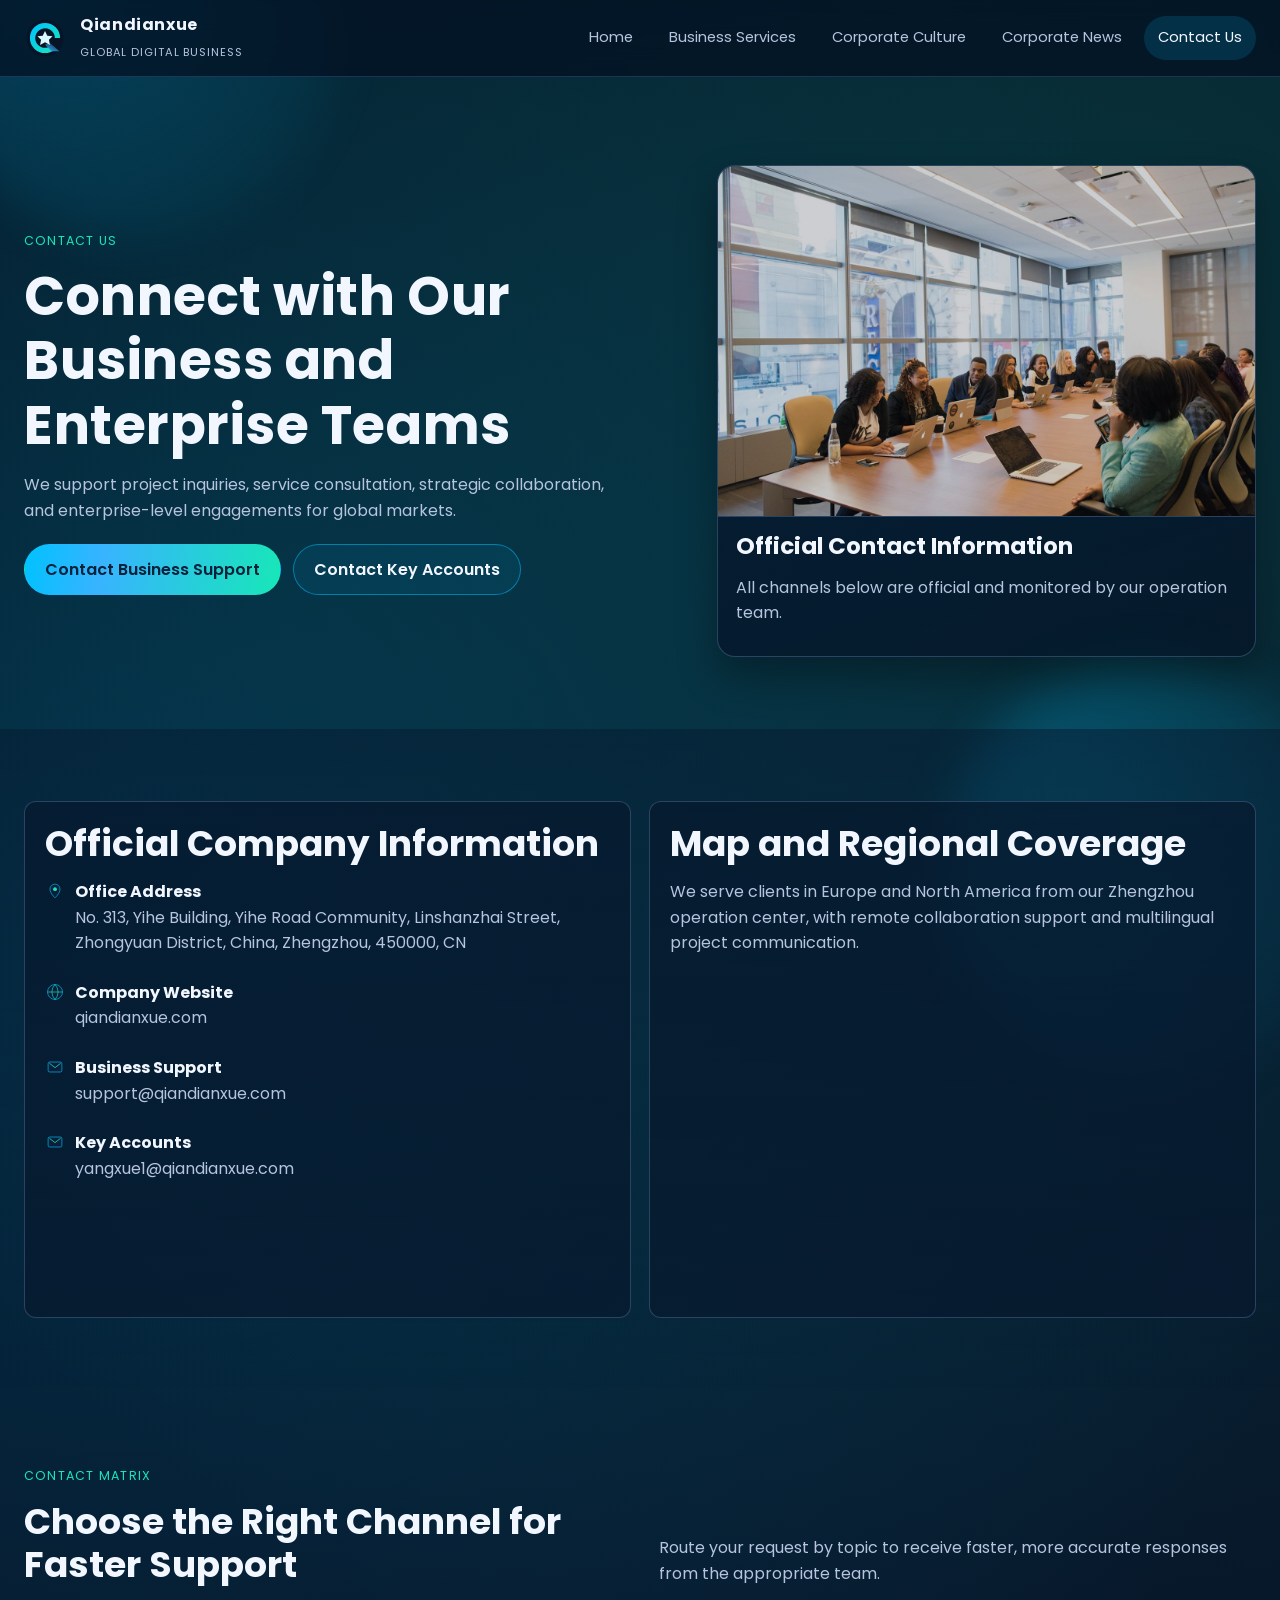
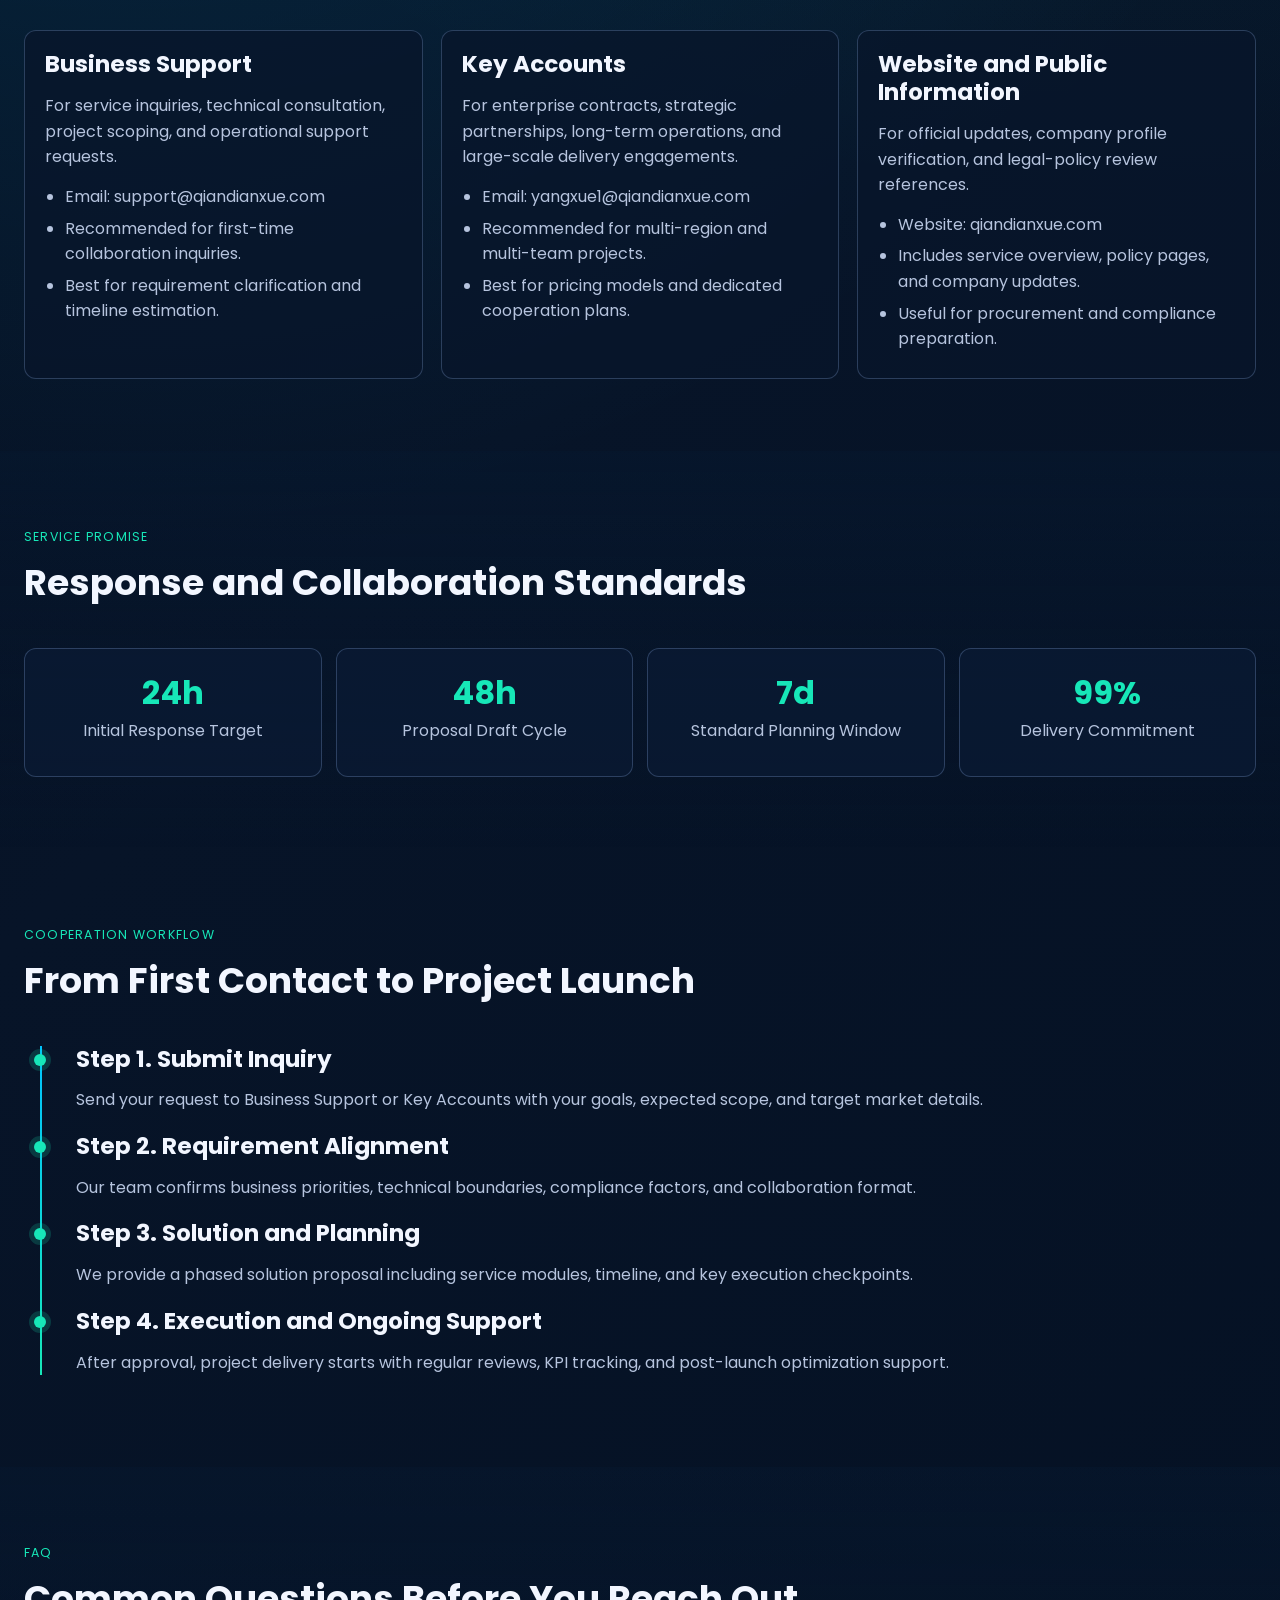
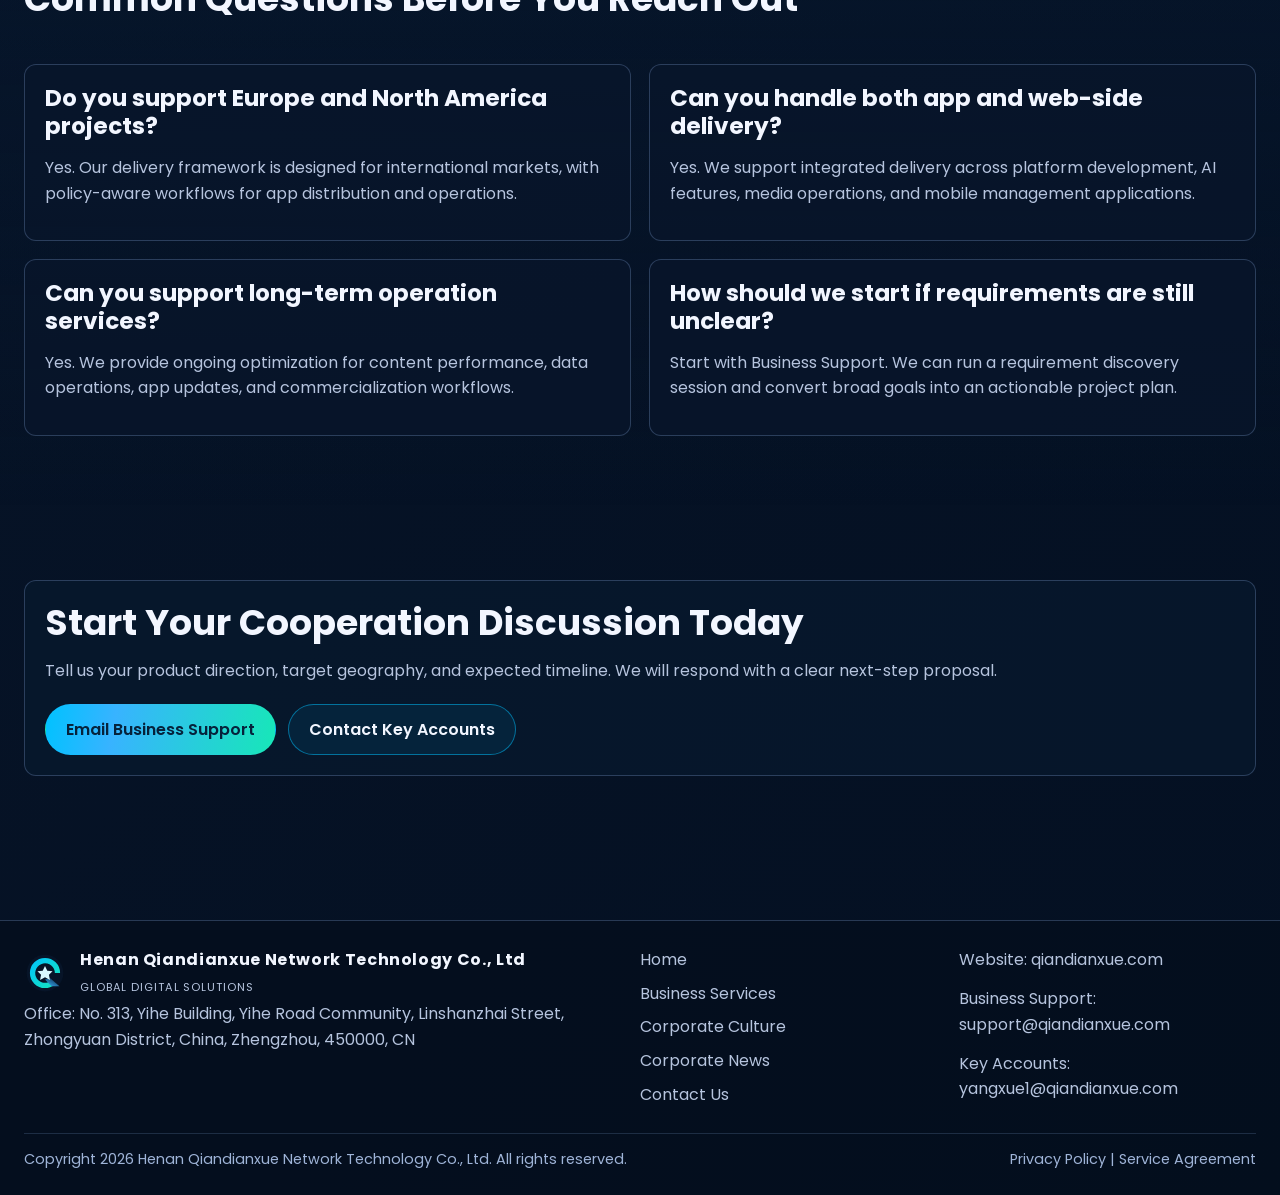
==== contact.html @ 930bb20c "qiandianxue" ====
<!doctype html>
<html lang="en">
<head>
  <meta charset="utf-8">
  <meta http-equiv="X-UA-Compatible" content="IE=edge">
  <meta name="viewport" content="width=device-width, initial-scale=1">
  <title>Contact Us | Henan Qiandianxue Network Technology Co., Ltd</title>
  <meta name="description" content="Contact Henan Qiandianxue Network Technology Co., Ltd for business support and enterprise collaboration in Europe and North America.">
  <meta name="robots" content="index, follow">
  <link rel="canonical" href="https://qiandianxue.com/contact.html">
  <link rel="alternate" hreflang="en" href="https://qiandianxue.com/contact.html">
  <link rel="icon" href="images/logo.svg" type="image/svg+xml">
  <link rel="preconnect" href="https://fonts.googleapis.com">
  <link rel="preconnect" href="https://fonts.gstatic.com" crossorigin>
  <link href="https://fonts.googleapis.com/css2?family=Poppins:wght@400;500;600;700;800&display=swap" rel="stylesheet">
  <link rel="stylesheet" href="css/styles.css">
</head>
<body>
  <div class="page-bg-orb orb-a" aria-hidden="true"></div>
  <div class="page-bg-orb orb-b" aria-hidden="true"></div>

  <header class="top-bar">
    <div class="container nav-wrap">
      <a class="brand" href="index.html" aria-label="Qiandianxue Home">
        <img src="images/logo.svg" alt="Qiandianxue logo">
        <span>
          <strong>Qiandianxue</strong>
          <small>Global Digital Business</small>
        </span>
      </a>
      <button class="menu-toggle" data-menu-toggle aria-expanded="false" aria-controls="main-nav">Menu</button>
      <nav class="main-nav" id="main-nav" data-nav>
        <a href="index.html">Home</a>
        <a href="services.html">Business Services</a>
        <a href="culture.html">Corporate Culture</a>
        <a href="news.html">Corporate News</a>
        <a href="contact.html" class="active">Contact Us</a>
      </nav>
    </div>
  </header>

  <main>
    <section class="hero">
      <div class="container hero-grid">
        <div class="reveal">
          <span class="eyebrow">Contact Us</span>
          <h1>Connect with Our Business and Enterprise Teams</h1>
          <p>We support project inquiries, service consultation, strategic collaboration, and enterprise-level engagements for global markets.</p>
          <div class="button-row">
            <a class="btn btn-primary" href="mailto:support@qiandianxue.com">Contact Business Support</a>
            <a class="btn btn-secondary" href="mailto:yangxue1@qiandianxue.com">Contact Key Accounts</a>
          </div>
        </div>
        <article class="hero-card reveal">
          <img src="images/services-main.png" alt="Qiandianxue office and communication">
          <div class="meta">
            <h3>Official Contact Information</h3>
            <p>All channels below are official and monitored by our operation team.</p>
          </div>
        </article>
      </div>
    </section>

    <section class="section section-alt">
      <div class="container contact-grid">
        <article class="info-box reveal">
          <h2>Official Company Information</h2>
          <div class="contact-line">
            <img src="images/icon-location.svg" alt="Office address icon">
            <div>
              <strong>Office Address</strong>
              <p>No. 313, Yihe Building, Yihe Road Community, Linshanzhai Street, Zhongyuan District, China, Zhengzhou, 450000, CN</p>
            </div>
          </div>
          <div class="contact-line">
            <img src="images/icon-web.svg" alt="Website icon">
            <div>
              <strong>Company Website</strong>
              <p><a href="https://qiandianxue.com" target="_blank" rel="noopener">qiandianxue.com</a></p>
            </div>
          </div>
          <div class="contact-line">
            <img src="images/icon-email.svg" alt="Business support email icon">
            <div>
              <strong>Business Support</strong>
              <p><a href="mailto:support@qiandianxue.com">support@qiandianxue.com</a></p>
            </div>
          </div>
          <div class="contact-line">
            <img src="images/icon-email.svg" alt="Key account email icon">
            <div>
              <strong>Key Accounts</strong>
              <p><a href="mailto:yangxue1@qiandianxue.com">yangxue1@qiandianxue.com</a></p>
            </div>
          </div>
        </article>

        <article class="info-box reveal">
          <h2>Map and Regional Coverage</h2>
          <p>We serve clients in Europe and North America from our Zhengzhou operation center, with remote collaboration support and multilingual project communication.</p>
          <iframe class="map-frame" title="Zhengzhou Office Location" loading="lazy" referrerpolicy="no-referrer-when-downgrade" src="https://maps.google.com/maps?q=Zhengzhou&t=&z=13&ie=UTF8&iwloc=&output=embed"></iframe>
        </article>
      </div>
    </section>

    <section class="section">
      <div class="container">
        <div class="section-head reveal">
          <div>
            <span class="eyebrow">Contact Matrix</span>
            <h2>Choose the Right Channel for Faster Support</h2>
          </div>
          <p>Route your request by topic to receive faster, more accurate responses from the appropriate team.</p>
        </div>

        <div class="grid cards-3 stagger">
          <article class="card">
            <h3>Business Support</h3>
            <p>For service inquiries, technical consultation, project scoping, and operational support requests.</p>
            <ul class="feature-list">
              <li>Email: <a href="mailto:support@qiandianxue.com">support@qiandianxue.com</a></li>
              <li>Recommended for first-time collaboration inquiries.</li>
              <li>Best for requirement clarification and timeline estimation.</li>
            </ul>
          </article>

          <article class="card">
            <h3>Key Accounts</h3>
            <p>For enterprise contracts, strategic partnerships, long-term operations, and large-scale delivery engagements.</p>
            <ul class="feature-list">
              <li>Email: <a href="mailto:yangxue1@qiandianxue.com">yangxue1@qiandianxue.com</a></li>
              <li>Recommended for multi-region and multi-team projects.</li>
              <li>Best for pricing models and dedicated cooperation plans.</li>
            </ul>
          </article>

          <article class="card">
            <h3>Website and Public Information</h3>
            <p>For official updates, company profile verification, and legal-policy review references.</p>
            <ul class="feature-list">
              <li>Website: <a href="https://qiandianxue.com" target="_blank" rel="noopener">qiandianxue.com</a></li>
              <li>Includes service overview, policy pages, and company updates.</li>
              <li>Useful for procurement and compliance preparation.</li>
            </ul>
          </article>
        </div>
      </div>
    </section>

    <section class="section section-alt">
      <div class="container">
        <div class="section-head reveal">
          <div>
            <span class="eyebrow">Service Promise</span>
            <h2>Response and Collaboration Standards</h2>
          </div>
        </div>

        <div class="stats stagger">
          <div class="stat">
            <strong data-count="24" data-suffix="h">0</strong>
            <p>Initial Response Target</p>
          </div>
          <div class="stat">
            <strong data-count="48" data-suffix="h">0</strong>
            <p>Proposal Draft Cycle</p>
          </div>
          <div class="stat">
            <strong data-count="7" data-suffix="d">0</strong>
            <p>Standard Planning Window</p>
          </div>
          <div class="stat">
            <strong data-count="99" data-suffix="%">0</strong>
            <p>Delivery Commitment</p>
          </div>
        </div>
      </div>
    </section>

    <section class="section">
      <div class="container">
        <div class="section-head reveal">
          <div>
            <span class="eyebrow">Cooperation Workflow</span>
            <h2>From First Contact to Project Launch</h2>
          </div>
        </div>

        <div class="timeline reveal">
          <div class="time-item">
            <h3>Step 1. Submit Inquiry</h3>
            <p>Send your request to Business Support or Key Accounts with your goals, expected scope, and target market details.</p>
          </div>
          <div class="time-item">
            <h3>Step 2. Requirement Alignment</h3>
            <p>Our team confirms business priorities, technical boundaries, compliance factors, and collaboration format.</p>
          </div>
          <div class="time-item">
            <h3>Step 3. Solution and Planning</h3>
            <p>We provide a phased solution proposal including service modules, timeline, and key execution checkpoints.</p>
          </div>
          <div class="time-item">
            <h3>Step 4. Execution and Ongoing Support</h3>
            <p>After approval, project delivery starts with regular reviews, KPI tracking, and post-launch optimization support.</p>
          </div>
        </div>
      </div>
    </section>

    <section class="section section-alt">
      <div class="container">
        <div class="section-head reveal">
          <div>
            <span class="eyebrow">FAQ</span>
            <h2>Common Questions Before You Reach Out</h2>
          </div>
        </div>

        <div class="grid cards-2 stagger">
          <article class="card">
            <h3>Do you support Europe and North America projects?</h3>
            <p>Yes. Our delivery framework is designed for international markets, with policy-aware workflows for app distribution and operations.</p>
          </article>
          <article class="card">
            <h3>Can you handle both app and web-side delivery?</h3>
            <p>Yes. We support integrated delivery across platform development, AI features, media operations, and mobile management applications.</p>
          </article>
          <article class="card">
            <h3>Can you support long-term operation services?</h3>
            <p>Yes. We provide ongoing optimization for content performance, data operations, app updates, and commercialization workflows.</p>
          </article>
          <article class="card">
            <h3>How should we start if requirements are still unclear?</h3>
            <p>Start with Business Support. We can run a requirement discovery session and convert broad goals into an actionable project plan.</p>
          </article>
        </div>
      </div>
    </section>

    <section class="section">
      <div class="container">
        <div class="info-box reveal">
          <h2>Start Your Cooperation Discussion Today</h2>
          <p>Tell us your product direction, target geography, and expected timeline. We will respond with a clear next-step proposal.</p>
          <div class="button-row">
            <a class="btn btn-primary" href="mailto:support@qiandianxue.com">Email Business Support</a>
            <a class="btn btn-secondary" href="mailto:yangxue1@qiandianxue.com">Contact Key Accounts</a>
          </div>
        </div>
      </div>
    </section>
  </main>

  <footer>
    <div class="container footer-main">
      <div>
        <a class="brand" href="index.html">
          <img src="images/logo.svg" alt="Qiandianxue">
          <span>
            <strong>Henan Qiandianxue Network Technology Co., Ltd</strong>
            <small>Global Digital Solutions</small>
          </span>
        </a>
        <p>Office: No. 313, Yihe Building, Yihe Road Community, Linshanzhai Street, Zhongyuan District, China, Zhengzhou, 450000, CN</p>
      </div>
      <nav class="footer-nav" aria-label="Website links">
        <a href="index.html">Home</a>
        <a href="services.html">Business Services</a>
        <a href="culture.html">Corporate Culture</a>
        <a href="news.html">Corporate News</a>
        <a href="contact.html">Contact Us</a>
      </nav>
      <div class="footer-nav">
        <a href="https://qiandianxue.com" target="_blank" rel="noopener">Website: qiandianxue.com</a>
        <a href="mailto:support@qiandianxue.com">Business Support: support@qiandianxue.com</a>
        <a href="mailto:yangxue1@qiandianxue.com">Key Accounts: yangxue1@qiandianxue.com</a>
      </div>
    </div>
    <div class="container footer-legal">
      <span>Copyright <span data-year></span> Henan Qiandianxue Network Technology Co., Ltd. All rights reserved.</span>
      <span>
        <a href="privacy-policy.html">Privacy Policy</a> | <a href="terms-of-service.html">Service Agreement</a>
      </span>
    </div>
  </footer>

  <script src="js/main.js" defer></script>
</body>
</html>
---- css/styles.css ----
/* Qiandianxue Corporate Website - global styles */
:root {
  --bg: #071428;
  --bg-soft: #0b1f3b;
  --bg-panel: rgba(8, 22, 43, 0.75);
  --ink: #f2f6ff;
  --muted: #b6c4de;
  --line: rgba(137, 170, 222, 0.28);
  --accent: #00c2ff;
  --accent-2: #17e7b8;
  --warm: #ff9f43;
  --danger: #ff6f61;
  --max: 1240px;
  --radius: 18px;
  --radius-sm: 12px;
  --shadow: 0 20px 40px rgba(0, 0, 0, 0.32);
}

* {
  box-sizing: border-box;
}

html {
  scroll-behavior: smooth;
}

body {
  margin: 0;
  font-family: "Poppins", "Segoe UI", sans-serif;
  background:
    radial-gradient(circle at 10% 20%, rgba(0, 194, 255, 0.18), transparent 34%),
    radial-gradient(circle at 86% 6%, rgba(23, 231, 184, 0.15), transparent 36%),
    linear-gradient(135deg, #040d1d 0%, #071428 45%, #041022 100%);
  color: var(--ink);
  line-height: 1.6;
  overflow-x: hidden;
}

.page-bg-orb {
  position: fixed;
  width: 420px;
  height: 420px;
  border-radius: 50%;
  background: radial-gradient(circle at 30% 30%, rgba(0, 194, 255, 0.24), rgba(0, 194, 255, 0));
  filter: blur(24px);
  pointer-events: none;
  z-index: -1;
  transform: translate3d(0, 0, 0);
}

.page-bg-orb.orb-a {
  top: -180px;
  left: -80px;
  animation: floatA 14s ease-in-out infinite;
}

.page-bg-orb.orb-b {
  bottom: -180px;
  right: -80px;
  animation: floatB 16s ease-in-out infinite;
}

@keyframes floatA {
  0%, 100% { transform: translate(0, 0); }
  50% { transform: translate(40px, 26px); }
}

@keyframes floatB {
  0%, 100% { transform: translate(0, 0); }
  50% { transform: translate(-36px, -18px); }
}

a {
  color: inherit;
  text-decoration: none;
}

img {
  max-width: 100%;
  display: block;
}

.container {
  width: min(var(--max), calc(100% - 48px));
  margin: 0 auto;
}

.top-bar {
  position: sticky;
  top: 0;
  z-index: 40;
  backdrop-filter: blur(14px);
  background: rgba(4, 16, 34, 0.72);
  border-bottom: 1px solid rgba(108, 151, 219, 0.24);
}

.nav-wrap {
  display: flex;
  align-items: center;
  justify-content: space-between;
  min-height: 76px;
  gap: 20px;
}

.brand {
  display: inline-flex;
  align-items: center;
  gap: 14px;
}

.brand img {
  width: 42px;
  height: 42px;
}

.brand strong {
  display: block;
  font-size: 1rem;
  letter-spacing: 0.04em;
}

.brand small {
  color: var(--muted);
  letter-spacing: 0.08em;
  text-transform: uppercase;
  font-size: 0.7rem;
}

.main-nav {
  display: flex;
  align-items: center;
  gap: 8px;
}

.main-nav a {
  padding: 10px 14px;
  border-radius: 999px;
  font-size: 0.92rem;
  color: var(--muted);
  transition: 0.2s ease;
}

.main-nav a:hover,
.main-nav a.active {
  color: var(--ink);
  background: rgba(0, 194, 255, 0.15);
}

.menu-toggle {
  display: none;
  border: 1px solid var(--line);
  border-radius: 10px;
  background: transparent;
  color: var(--ink);
  padding: 10px 12px;
}

.hero {
  padding: 88px 0 72px;
  position: relative;
}

.hero-grid {
  display: grid;
  grid-template-columns: 1.1fr 0.9fr;
  gap: 34px;
  align-items: center;
}

.eyebrow {
  display: inline-flex;
  align-items: center;
  gap: 8px;
  font-size: 0.78rem;
  letter-spacing: 0.1em;
  text-transform: uppercase;
  color: var(--accent-2);
  margin-bottom: 14px;
}

h1,
h2,
h3 {
  line-height: 1.2;
  margin: 0 0 14px;
}

h1 {
  font-size: clamp(2rem, 4.2vw, 3.8rem);
  letter-spacing: 0.01em;
}

h2 {
  font-size: clamp(1.5rem, 2.8vw, 2.55rem);
}

h3 {
  font-size: clamp(1.1rem, 2vw, 1.45rem);
}

p {
  margin: 0 0 14px;
  color: var(--muted);
}

.hero p {
  max-width: 60ch;
}

.button-row {
  margin-top: 20px;
  display: flex;
  flex-wrap: wrap;
  gap: 12px;
}

.btn {
  display: inline-flex;
  align-items: center;
  justify-content: center;
  border-radius: 999px;
  padding: 12px 20px;
  font-weight: 600;
  border: 1px solid transparent;
  transition: 0.25s ease;
}

.btn-primary {
  background: linear-gradient(100deg, var(--accent) 0%, #38b3ff 30%, var(--accent-2) 100%);
  color: #06223b;
}

.btn-primary:hover {
  transform: translateY(-2px);
  box-shadow: 0 10px 28px rgba(0, 194, 255, 0.3);
}

.btn-secondary {
  border-color: rgba(0, 194, 255, 0.5);
  color: var(--ink);
  background: rgba(0, 194, 255, 0.08);
}

.btn-secondary:hover {
  border-color: rgba(23, 231, 184, 0.85);
  background: rgba(23, 231, 184, 0.14);
}

.hero-card {
  background: linear-gradient(160deg, rgba(7, 27, 53, 0.95), rgba(4, 18, 36, 0.7));
  border: 1px solid var(--line);
  border-radius: var(--radius);
  box-shadow: var(--shadow);
  overflow: hidden;
}

.hero-card img {
  width: 100%;
  min-height: 350px;
  object-fit: cover;
}

.hero-card .meta {
  padding: 16px 18px;
  border-top: 1px solid var(--line);
}

.section {
  padding: 72px 0;
}

.section-compact-bottom {
  padding-bottom: 34px;
}

.section-alt {
  background: linear-gradient(180deg, rgba(7, 25, 48, 0.48), rgba(8, 20, 40, 0));
}

.section-head {
  display: flex;
  align-items: end;
  justify-content: space-between;
  gap: 20px;
  margin-bottom: 30px;
}

.grid {
  display: grid;
  gap: 18px;
}

.grid.cards-3 {
  grid-template-columns: repeat(3, minmax(0, 1fr));
}

.grid.cards-2 {
  grid-template-columns: repeat(2, minmax(0, 1fr));
}

.card {
  background: var(--bg-panel);
  border: 1px solid var(--line);
  border-radius: var(--radius-sm);
  padding: 20px;
  transition: 0.3s ease;
}

.card:hover {
  transform: translateY(-6px);
  border-color: rgba(0, 194, 255, 0.55);
  box-shadow: 0 16px 28px rgba(4, 14, 30, 0.5);
}

.card .icon {
  width: 38px;
  height: 38px;
  margin-bottom: 12px;
}

.feature-list {
  margin: 10px 0 0;
  padding-left: 20px;
  color: var(--muted);
}

.feature-list li {
  margin: 6px 0;
}

.stats {
  display: grid;
  grid-template-columns: repeat(4, minmax(0, 1fr));
  gap: 14px;
}

.stat {
  background: rgba(11, 27, 54, 0.68);
  border: 1px solid var(--line);
  border-radius: var(--radius-sm);
  padding: 18px;
  text-align: center;
}

.stat strong {
  display: block;
  font-size: clamp(1.6rem, 2.5vw, 2.2rem);
  color: var(--accent-2);
}

.timeline {
  position: relative;
  margin-top: 12px;
}

.timeline::before {
  content: "";
  position: absolute;
  top: 0;
  bottom: 0;
  left: 16px;
  width: 2px;
  background: linear-gradient(var(--accent), var(--accent-2));
}

.time-item {
  position: relative;
  padding-left: 52px;
  margin-bottom: 20px;
}

.time-item::before {
  content: "";
  width: 12px;
  height: 12px;
  border-radius: 50%;
  background: var(--accent-2);
  position: absolute;
  left: 10px;
  top: 8px;
  box-shadow: 0 0 0 5px rgba(23, 231, 184, 0.18);
}

.news-item {
  display: grid;
  grid-template-columns: 200px 1fr;
  gap: 16px;
  align-items: stretch;
}

.news-item img {
  width: 100%;
  height: 100%;
  min-height: 140px;
  object-fit: cover;
  border-radius: 10px;
}

.info-box {
  border: 1px solid var(--line);
  background: rgba(8, 25, 47, 0.72);
  border-radius: var(--radius-sm);
  padding: 20px;
}

.contact-grid {
  display: grid;
  grid-template-columns: 1fr 1fr;
  gap: 18px;
}

.contact-line {
  display: flex;
  gap: 10px;
  align-items: start;
  margin-bottom: 10px;
}

.contact-line img {
  width: 20px;
  height: 20px;
  margin-top: 2px;
}

.map-frame {
  width: 100%;
  border: 0;
  border-radius: 12px;
  min-height: 320px;
  filter: grayscale(0.1) saturate(1.1);
}

.legal-wrap {
  max-width: 960px;
}

.legal-wrap h2,
.legal-wrap h3 {
  margin-top: 28px;
}

.legal-wrap ul {
  padding-left: 20px;
  color: var(--muted);
}

footer {
  margin-top: 72px;
  border-top: 1px solid var(--line);
  background: rgba(4, 14, 29, 0.8);
}

.footer-main {
  padding: 26px 0;
  display: grid;
  grid-template-columns: 2fr 1fr 1fr;
  gap: 22px;
}

.footer-nav {
  display: grid;
  gap: 8px;
  color: var(--muted);
}

.footer-legal {
  border-top: 1px solid rgba(137, 170, 222, 0.2);
  padding: 14px 0 24px;
  color: #9fb4d8;
  display: flex;
  justify-content: space-between;
  flex-wrap: wrap;
  gap: 10px;
  font-size: 0.9rem;
}

.reveal {
  opacity: 0;
  transform: translateY(24px);
  transition: 0.55s ease;
}

.reveal.show {
  opacity: 1;
  transform: translateY(0);
}

.stagger > * {
  opacity: 0;
  transform: translateY(16px);
}

.stagger.show > * {
  animation: itemUp 0.5s ease forwards;
}

.stagger.show > *:nth-child(2) { animation-delay: 0.07s; }
.stagger.show > *:nth-child(3) { animation-delay: 0.14s; }
.stagger.show > *:nth-child(4) { animation-delay: 0.21s; }
.stagger.show > *:nth-child(5) { animation-delay: 0.28s; }
.stagger.show > *:nth-child(6) { animation-delay: 0.35s; }

@keyframes itemUp {
  to {
    opacity: 1;
    transform: translateY(0);
  }
}

@media (max-width: 1000px) {
  .hero-grid,
  .grid.cards-3,
  .stats,
  .footer-main,
  .contact-grid {
    grid-template-columns: 1fr 1fr;
  }

  .main-nav {
    position: fixed;
    top: 76px;
    right: 18px;
    left: 18px;
    background: rgba(6, 20, 39, 0.96);
    border: 1px solid var(--line);
    border-radius: 12px;
    box-shadow: var(--shadow);
    padding: 10px;
    display: none;
    flex-direction: column;
    align-items: stretch;
  }

  .main-nav.open {
    display: flex;
  }

  .menu-toggle {
    display: inline-flex;
  }
}

@media (max-width: 720px) {
  .container {
    width: min(var(--max), calc(100% - 28px));
  }

  .hero,
  .section {
    padding: 58px 0;
  }

  .section-compact-bottom {
    padding-bottom: 22px;
  }

  .hero-grid,
  .grid.cards-2,
  .grid.cards-3,
  .stats,
  .footer-main,
  .contact-grid,
  .news-item {
    grid-template-columns: 1fr;
  }

  .section-head {
    align-items: start;
    flex-direction: column;
  }
}
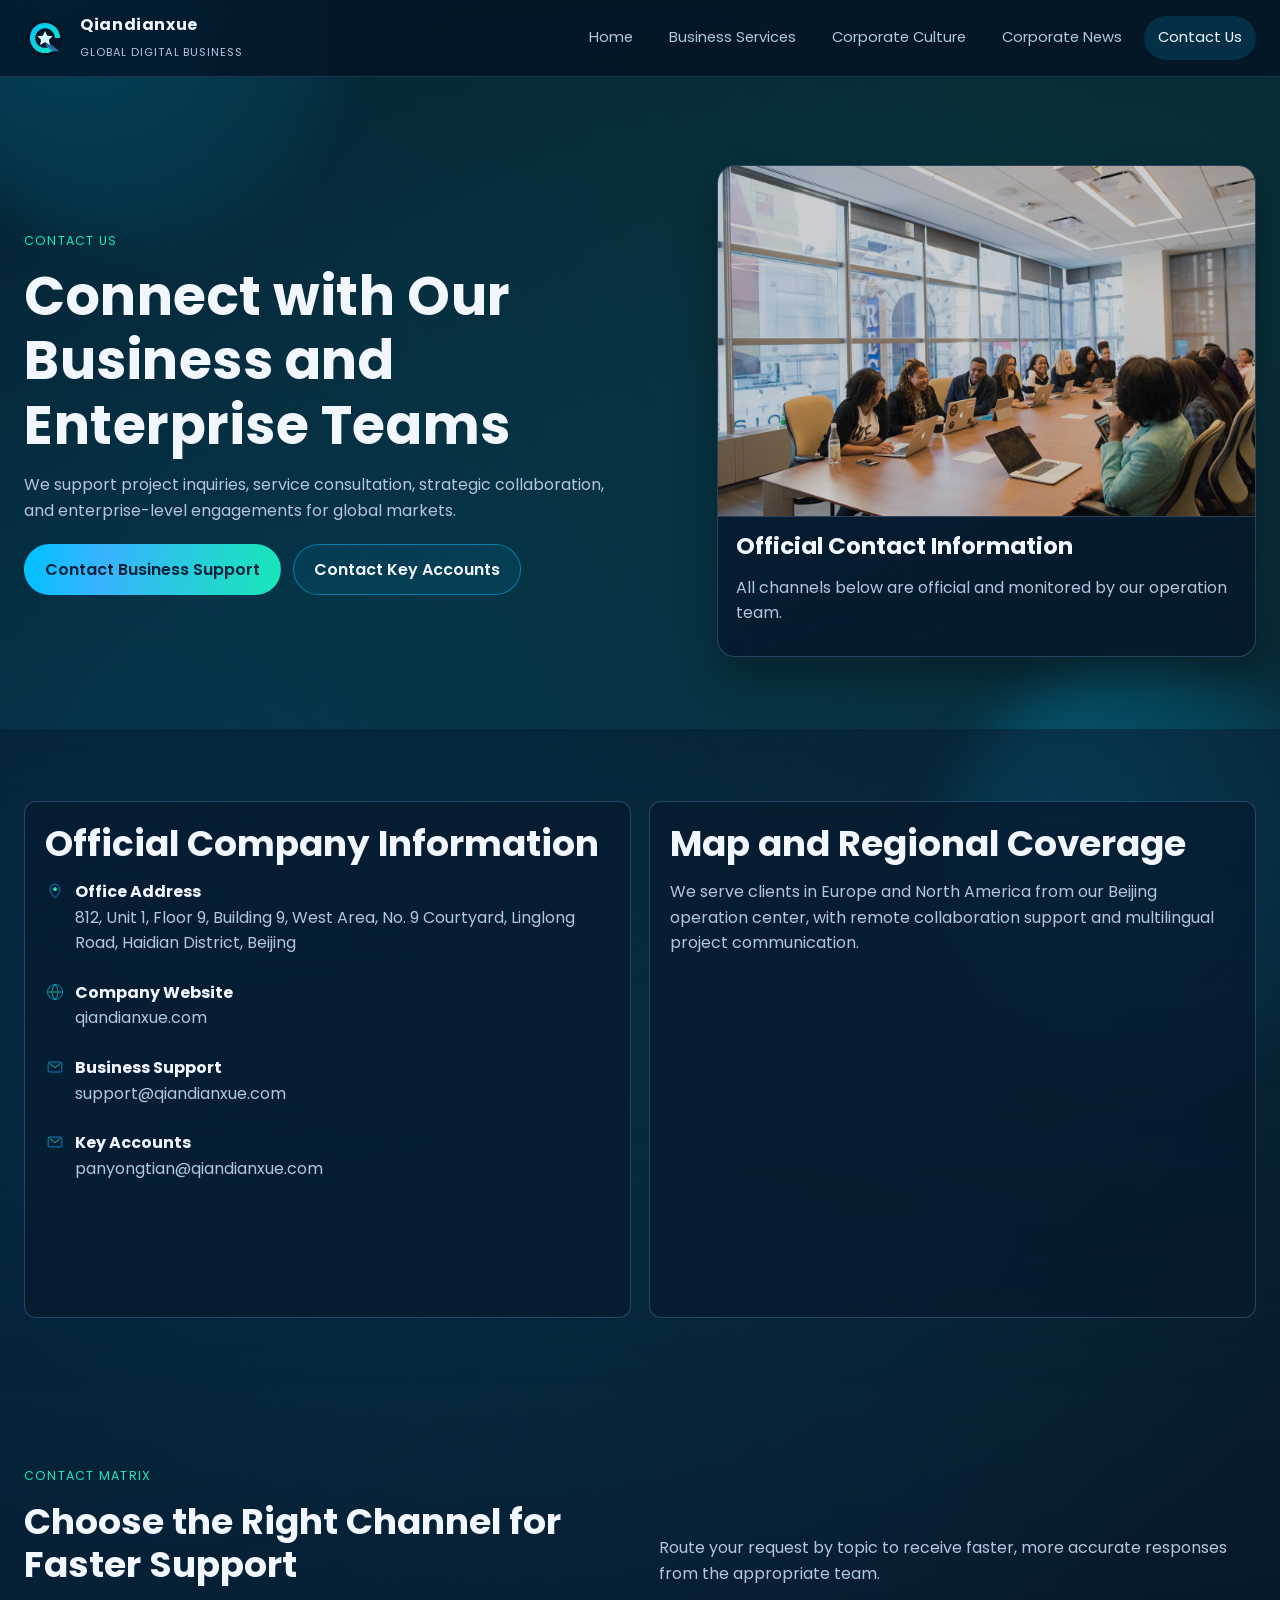
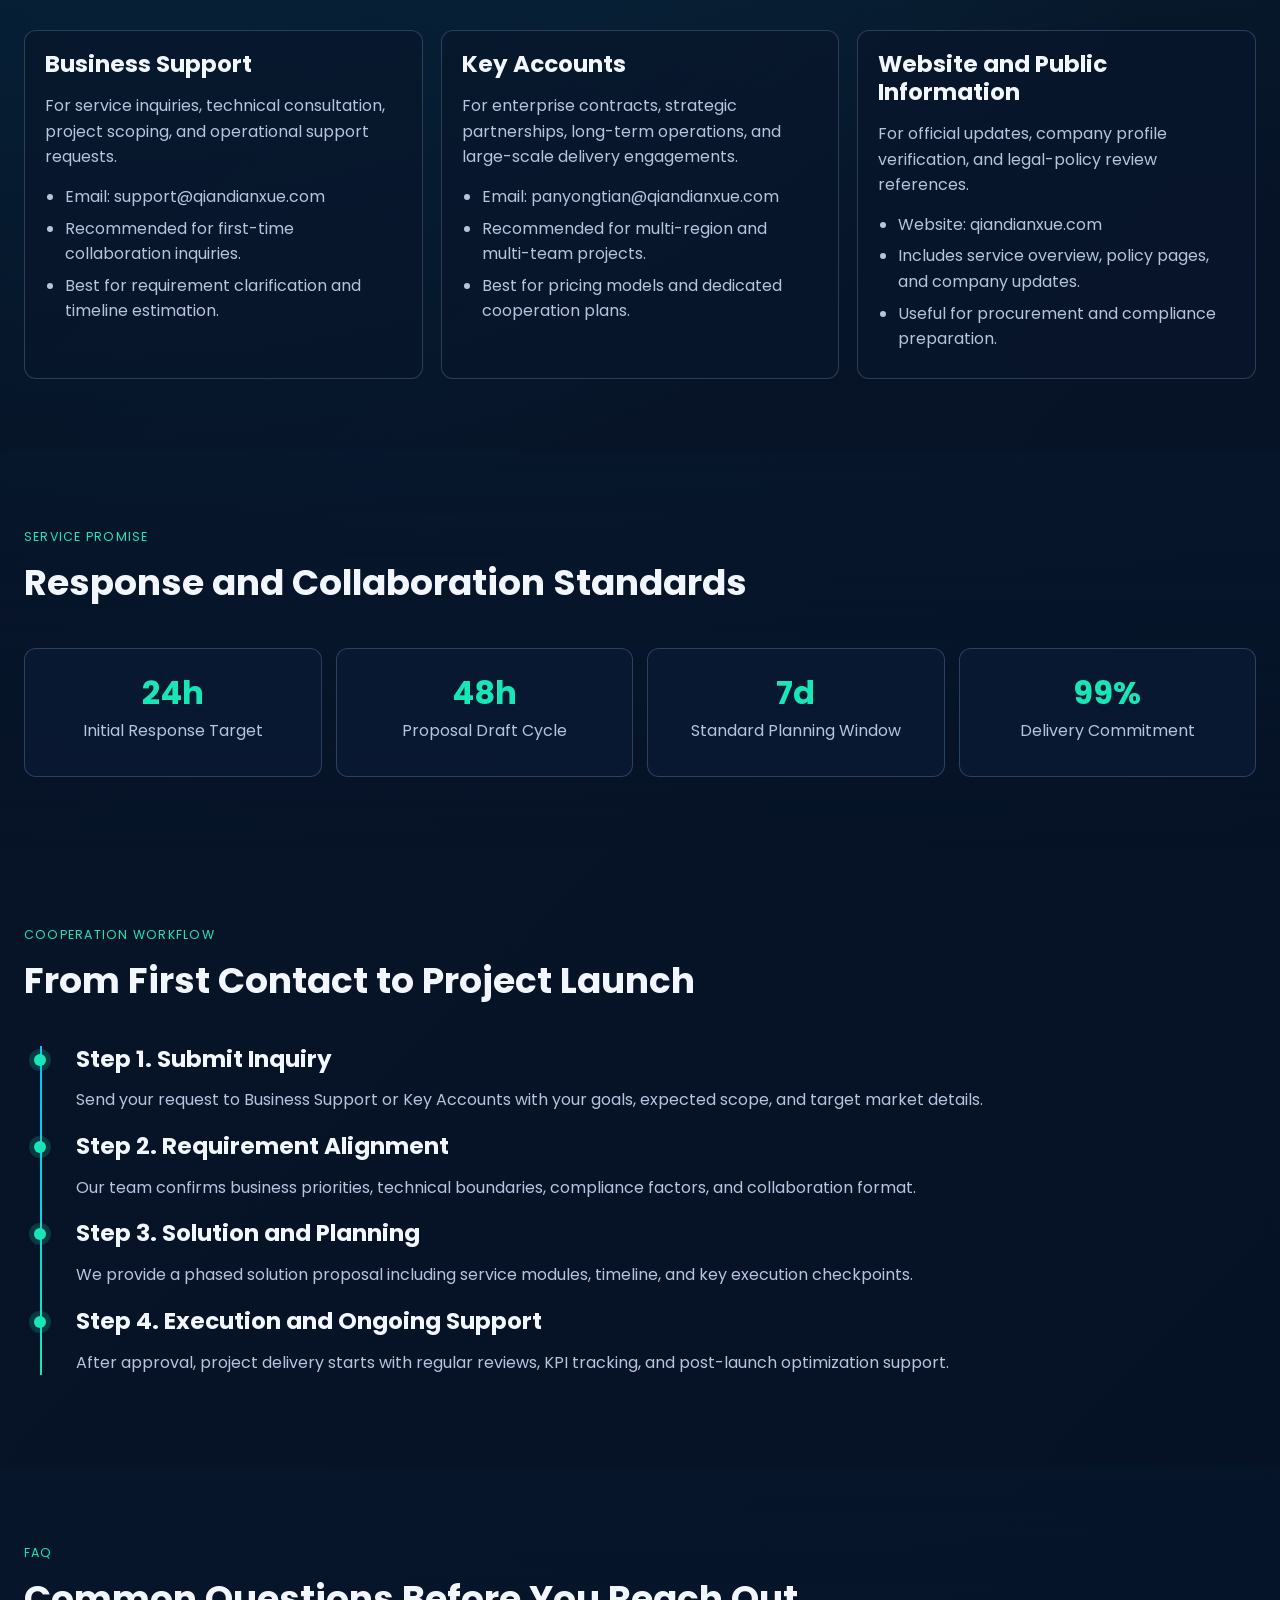
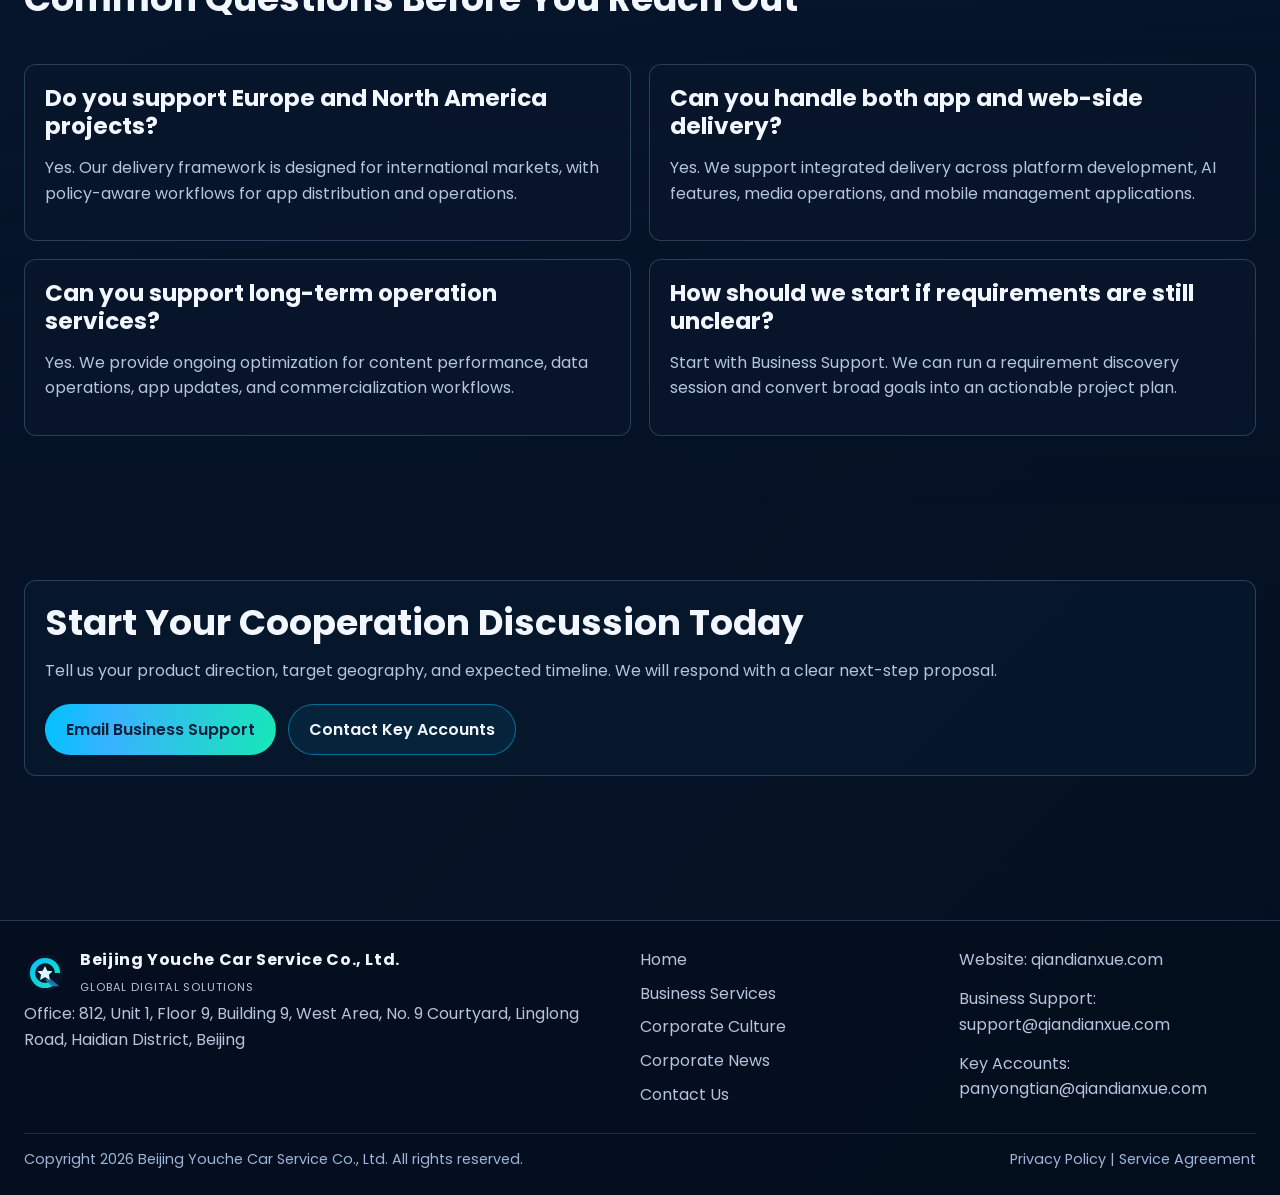
==== commit bbd6fd75: "qiandianxue" ====
--- a/contact.html
+++ b/contact.html
@@ -4,8 +4,8 @@
   <meta charset="utf-8">
   <meta http-equiv="X-UA-Compatible" content="IE=edge">
   <meta name="viewport" content="width=device-width, initial-scale=1">
-  <title>Contact Us | Henan Qiandianxue Network Technology Co., Ltd</title>
-  <meta name="description" content="Contact Henan Qiandianxue Network Technology Co., Ltd for business support and enterprise collaboration in Europe and North America.">
+  <title>Contact Us | Beijing Youche Car Service Co., Ltd.</title>
+  <meta name="description" content="Contact Beijing Youche Car Service Co., Ltd. for business support and enterprise collaboration in Europe and North America.">
   <meta name="robots" content="index, follow">
   <link rel="canonical" href="https://qiandianxue.com/contact.html">
   <link rel="alternate" hreflang="en" href="https://qiandianxue.com/contact.html">
@@ -48,7 +48,7 @@
           <p>We support project inquiries, service consultation, strategic collaboration, and enterprise-level engagements for global markets.</p>
           <div class="button-row">
             <a class="btn btn-primary" href="mailto:support@qiandianxue.com">Contact Business Support</a>
-            <a class="btn btn-secondary" href="mailto:yangxue1@qiandianxue.com">Contact Key Accounts</a>
+            <a class="btn btn-secondary" href="mailto:panyongtian@qiandianxue.com">Contact Key Accounts</a>
           </div>
         </div>
         <article class="hero-card reveal">
@@ -69,7 +69,7 @@
             <img src="images/icon-location.svg" alt="Office address icon">
             <div>
               <strong>Office Address</strong>
-              <p>No. 313, Yihe Building, Yihe Road Community, Linshanzhai Street, Zhongyuan District, China, Zhengzhou, 450000, CN</p>
+              <p>812, Unit 1, Floor 9, Building 9, West Area, No. 9 Courtyard, Linglong Road, Haidian District, Beijing</p>
             </div>
           </div>
           <div class="contact-line">
@@ -90,15 +90,15 @@
             <img src="images/icon-email.svg" alt="Key account email icon">
             <div>
               <strong>Key Accounts</strong>
-              <p><a href="mailto:yangxue1@qiandianxue.com">yangxue1@qiandianxue.com</a></p>
+              <p><a href="mailto:panyongtian@qiandianxue.com">panyongtian@qiandianxue.com</a></p>
             </div>
           </div>
         </article>
 
         <article class="info-box reveal">
           <h2>Map and Regional Coverage</h2>
-          <p>We serve clients in Europe and North America from our Zhengzhou operation center, with remote collaboration support and multilingual project communication.</p>
-          <iframe class="map-frame" title="Zhengzhou Office Location" loading="lazy" referrerpolicy="no-referrer-when-downgrade" src="https://maps.google.com/maps?q=Zhengzhou&t=&z=13&ie=UTF8&iwloc=&output=embed"></iframe>
+          <p>We serve clients in Europe and North America from our Beijing operation center, with remote collaboration support and multilingual project communication.</p>
+          <iframe class="map-frame" title="Beijing Office Location" loading="lazy" referrerpolicy="no-referrer-when-downgrade" src="https://maps.google.com/maps?q=Beijing&t=&z=13&ie=UTF8&iwloc=&output=embed"></iframe>
         </article>
       </div>
     </section>
@@ -128,7 +128,7 @@
             <h3>Key Accounts</h3>
             <p>For enterprise contracts, strategic partnerships, long-term operations, and large-scale delivery engagements.</p>
             <ul class="feature-list">
-              <li>Email: <a href="mailto:yangxue1@qiandianxue.com">yangxue1@qiandianxue.com</a></li>
+              <li>Email: <a href="mailto:panyongtian@qiandianxue.com">panyongtian@qiandianxue.com</a></li>
               <li>Recommended for multi-region and multi-team projects.</li>
               <li>Best for pricing models and dedicated cooperation plans.</li>
             </ul>
@@ -244,7 +244,7 @@
           <p>Tell us your product direction, target geography, and expected timeline. We will respond with a clear next-step proposal.</p>
           <div class="button-row">
             <a class="btn btn-primary" href="mailto:support@qiandianxue.com">Email Business Support</a>
-            <a class="btn btn-secondary" href="mailto:yangxue1@qiandianxue.com">Contact Key Accounts</a>
+            <a class="btn btn-secondary" href="mailto:panyongtian@qiandianxue.com">Contact Key Accounts</a>
           </div>
         </div>
       </div>
@@ -257,11 +257,11 @@
         <a class="brand" href="index.html">
           <img src="images/logo.svg" alt="Qiandianxue">
           <span>
-            <strong>Henan Qiandianxue Network Technology Co., Ltd</strong>
+            <strong>Beijing Youche Car Service Co., Ltd.</strong>
             <small>Global Digital Solutions</small>
           </span>
         </a>
-        <p>Office: No. 313, Yihe Building, Yihe Road Community, Linshanzhai Street, Zhongyuan District, China, Zhengzhou, 450000, CN</p>
+        <p>Office: 812, Unit 1, Floor 9, Building 9, West Area, No. 9 Courtyard, Linglong Road, Haidian District, Beijing</p>
       </div>
       <nav class="footer-nav" aria-label="Website links">
         <a href="index.html">Home</a>
@@ -273,11 +273,11 @@
       <div class="footer-nav">
         <a href="https://qiandianxue.com" target="_blank" rel="noopener">Website: qiandianxue.com</a>
         <a href="mailto:support@qiandianxue.com">Business Support: support@qiandianxue.com</a>
-        <a href="mailto:yangxue1@qiandianxue.com">Key Accounts: yangxue1@qiandianxue.com</a>
+        <a href="mailto:panyongtian@qiandianxue.com">Key Accounts: panyongtian@qiandianxue.com</a>
       </div>
     </div>
     <div class="container footer-legal">
-      <span>Copyright <span data-year></span> Henan Qiandianxue Network Technology Co., Ltd. All rights reserved.</span>
+      <span>Copyright <span data-year></span> Beijing Youche Car Service Co., Ltd. All rights reserved.</span>
       <span>
         <a href="privacy-policy.html">Privacy Policy</a> | <a href="terms-of-service.html">Service Agreement</a>
       </span>
